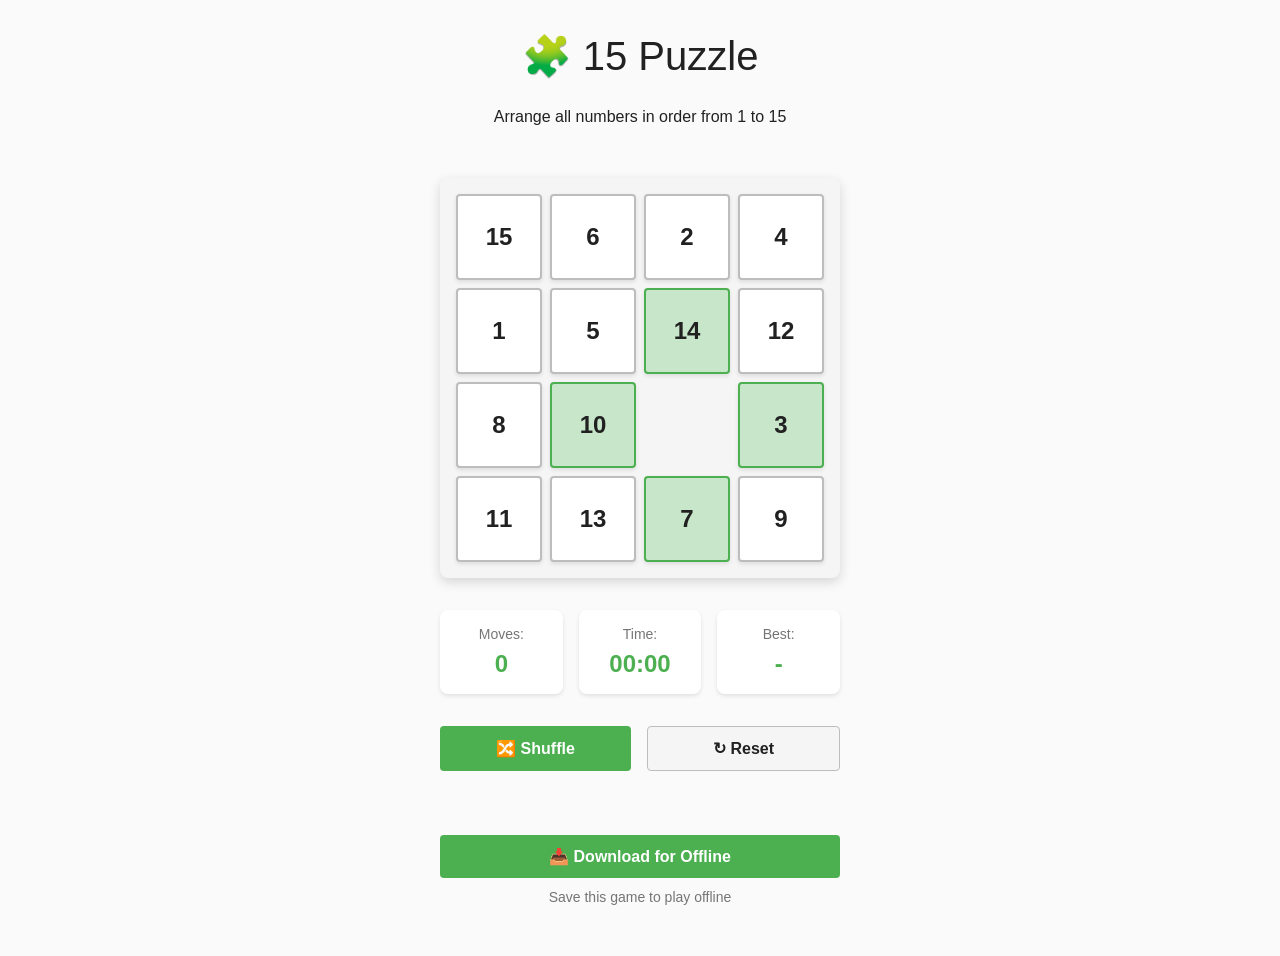
==== apps/puzzle/index.html @ 231c2d2b "Initial commit: PWA framework and 15 Puzzle game" ====
<!DOCTYPE html>
<html lang="en">
<head>
  <meta charset="UTF-8">
  <meta name="viewport" content="width=device-width, initial-scale=1.0">
  <meta name="description" content="15 Puzzle - Classic sliding number puzzle game">
  <title>15 Puzzle</title>
  <link rel="stylesheet" href="../../style.css">
  <link rel="stylesheet" href="./style.css">
</head>
<body>
  <div class="container puzzle-container">
    <header class="text-center mb-2">
      <h1>🧩 15 Puzzle</h1>
      <p>Arrange all numbers in order from 1 to 15</p>
    </header>

    <main>
      <div class="puzzle-content">
        <!-- Game Board -->
        <div class="puzzle-board-wrapper">
          <div id="puzzle-board" class="puzzle-board"></div>
        </div>

        <!-- Game Info -->
        <div class="puzzle-info">
          <div class="info-item">
            <span class="info-label">Moves:</span>
            <span id="moves" class="info-value">0</span>
          </div>
          <div class="info-item">
            <span class="info-label">Time:</span>
            <span id="timer" class="info-value">00:00</span>
          </div>
          <div class="info-item">
            <span class="info-label">Best:</span>
            <span id="best-moves" class="info-value">-</span>
          </div>
        </div>

        <!-- Controls -->
        <div class="puzzle-controls">
          <button id="shuffle-btn" class="button button-primary">🔀 Shuffle</button>
          <button id="reset-btn" class="button button-secondary">↻ Reset</button>
        </div>

        <!-- Download Button -->
        <div class="download-section mt-2">
          <button id="download-btn" class="button button-primary" style="width: 100%;">
            📥 Download for Offline
          </button>
          <p style="text-align: center; font-size: 0.875rem; margin-top: 0.5rem; color: var(--text-secondary);">
            Save this game to play offline
          </p>
        </div>
      </div>
    </main>
  </div>

  <!-- Download Progress Dialog -->
  <div id="download-dialog" class="dialog hidden">
    <div class="dialog-content">
      <h3>Downloading...</h3>
      <div class="progress-bar">
        <div id="progress-fill" class="progress-fill"></div>
      </div>
      <p id="progress-text" style="text-align: center; margin-top: 1rem;">0%</p>
    </div>
  </div>

  <!-- iOS Instructions Dialog -->
  <div id="ios-dialog" class="dialog hidden">
    <div class="dialog-content">
      <h3>Add to Home Screen</h3>
      <p>To play offline on iOS:</p>
      <ol style="margin-left: 1.5rem;">
        <li>Tap the <strong>Share</strong> button at the bottom</li>
        <li>Scroll down and tap <strong>Add to Home Screen</strong></li>
        <li>Name it "15 Puzzle" and tap <strong>Add</strong></li>
      </ol>
      <button id="ios-close-btn" class="button button-primary" style="width: 100%; margin-top: 1.5rem;">
        Got it
      </button>
    </div>
  </div>

  <script src="./app.js"></script>
</body>
</html>
---- style.css ----
/* ========== Base Styles ========== */
* {
  margin: 0;
  padding: 0;
  box-sizing: border-box;
}

:root {
  --primary-color: #4CAF50;
  --primary-dark: #388E3C;
  --primary-light: #C8E6C9;
  --text-primary: #212121;
  --text-secondary: #757575;
  --bg-primary: #FAFAFA;
  --bg-secondary: #F5F5F5;
  --border-color: #BDBDBD;
  --error-color: #F44336;
  --success-color: #4CAF50;
}

html, body {
  width: 100%;
  height: 100%;
  font-family: -apple-system, BlinkMacSystemFont, 'Segoe UI', 'Roboto', 'Oxygen', 'Ubuntu', 'Cantarell', sans-serif;
  background-color: var(--bg-primary);
  color: var(--text-primary);
}

/* ========== Typography ========== */
h1, h2, h3, h4, h5, h6 {
  font-weight: 500;
  line-height: 1.2;
}

h1 { font-size: 2.5rem; margin-bottom: 1.5rem; }
h2 { font-size: 2rem; margin-bottom: 1.2rem; }
h3 { font-size: 1.5rem; margin-bottom: 1rem; }
h4 { font-size: 1.25rem; margin-bottom: 0.8rem; }

p {
  line-height: 1.6;
  margin-bottom: 1rem;
}

/* ========== Buttons ========== */
button, .button {
  display: inline-flex;
  align-items: center;
  justify-content: center;
  gap: 0.5rem;
  padding: 0.75rem 1.5rem;
  font-size: 1rem;
  font-weight: 600;
  border: none;
  border-radius: 4px;
  cursor: pointer;
  transition: all 0.2s ease;
  text-decoration: none;
  user-select: none;
  -webkit-user-select: none;
}

button:hover, .button:hover {
  transform: translateY(-2px);
  box-shadow: 0 4px 8px rgba(0, 0, 0, 0.2);
}

button:active, .button:active {
  transform: translateY(0);
  box-shadow: 0 2px 4px rgba(0, 0, 0, 0.1);
}

button:disabled {
  opacity: 0.5;
  cursor: not-allowed;
  transform: none;
}

.button-primary {
  background-color: var(--primary-color);
  color: white;
}

.button-primary:hover {
  background-color: var(--primary-dark);
}

.button-secondary {
  background-color: var(--bg-secondary);
  color: var(--text-primary);
  border: 1px solid var(--border-color);
}

.button-secondary:hover {
  background-color: #EEEEEE;
}

.button-small {
  padding: 0.5rem 1rem;
  font-size: 0.875rem;
}

/* ========== Forms ========== */
input, select, textarea {
  padding: 0.75rem;
  font-size: 1rem;
  border: 1px solid var(--border-color);
  border-radius: 4px;
  font-family: inherit;
}

input:focus, select:focus, textarea:focus {
  outline: none;
  border-color: var(--primary-color);
  box-shadow: 0 0 0 3px rgba(76, 175, 80, 0.1);
}

/* ========== Layout ========== */
.container {
  max-width: 1200px;
  margin: 0 auto;
  padding: 2rem;
}

.grid {
  display: grid;
  gap: 2rem;
}

.grid-2 {
  grid-template-columns: repeat(auto-fit, minmax(300px, 1fr));
}

.grid-3 {
  grid-template-columns: repeat(auto-fit, minmax(250px, 1fr));
}

.flex {
  display: flex;
  align-items: center;
  justify-content: space-between;
}

.flex-column {
  flex-direction: column;
  align-items: stretch;
}

.gap-1 { gap: 1rem; }
.gap-2 { gap: 2rem; }

/* ========== Cards ========== */
.card {
  background: white;
  border-radius: 8px;
  padding: 1.5rem;
  box-shadow: 0 2px 4px rgba(0, 0, 0, 0.1);
  transition: box-shadow 0.2s ease;
}

.card:hover {
  box-shadow: 0 4px 12px rgba(0, 0, 0, 0.15);
}

/* ========== Responsive ========== */
@media (max-width: 768px) {
  h1 { font-size: 2rem; }
  h2 { font-size: 1.5rem; }
  h3 { font-size: 1.25rem; }

  .container {
    padding: 1rem;
  }

  .grid-2, .grid-3 {
    grid-template-columns: 1fr;
  }

  .flex {
    flex-direction: column;
    align-items: stretch;
    gap: 1rem;
  }
}

/* ========== Utilities ========== */
.text-center { text-align: center; }
.text-right { text-align: right; }
.mt-1 { margin-top: 1rem; }
.mt-2 { margin-top: 2rem; }
.mb-1 { margin-bottom: 1rem; }
.mb-2 { margin-bottom: 2rem; }
.p-1 { padding: 1rem; }
.p-2 { padding: 2rem; }
.hidden { display: none; }
.opacity-50 { opacity: 0.5; }
---- apps/puzzle/style.css ----
/* ========== Puzzle Game Specific Styles ========== */

.puzzle-container {
  min-height: 100vh;
  display: flex;
  flex-direction: column;
}

.puzzle-content {
  flex: 1;
  display: flex;
  flex-direction: column;
  align-items: center;
  gap: 2rem;
}

/* ========== Game Board ========== */
.puzzle-board-wrapper {
  width: 100%;
  max-width: 400px;
  display: flex;
  justify-content: center;
}

.puzzle-board {
  display: grid;
  grid-template-columns: repeat(4, 1fr);
  gap: 0.5rem;
  background-color: var(--bg-secondary);
  padding: 1rem;
  border-radius: 8px;
  box-shadow: 0 4px 12px rgba(0, 0, 0, 0.15);
  aspect-ratio: 1;
  width: 100%;
}

.tile {
  display: flex;
  align-items: center;
  justify-content: center;
  font-size: 1.5rem;
  font-weight: 700;
  border-radius: 4px;
  cursor: pointer;
  transition: all 0.1s ease;
  user-select: none;
  -webkit-user-select: none;
  background-color: white;
  color: var(--text-primary);
  border: 2px solid var(--border-color);
  box-shadow: 0 2px 4px rgba(0, 0, 0, 0.1);
}

.tile:hover:not(.empty) {
  transform: scale(1.05);
  box-shadow: 0 4px 8px rgba(0, 0, 0, 0.15);
}

.tile.empty {
  background-color: transparent;
  border-color: transparent;
  box-shadow: none;
  cursor: default;
}

.tile.movable {
  background-color: var(--primary-light);
  border-color: var(--primary-color);
}

/* ========== Game Info ========== */
.puzzle-info {
  display: grid;
  grid-template-columns: repeat(3, 1fr);
  gap: 1rem;
  width: 100%;
  max-width: 400px;
}

.info-item {
  display: flex;
  flex-direction: column;
  align-items: center;
  padding: 1rem;
  background: white;
  border-radius: 8px;
  box-shadow: 0 2px 4px rgba(0, 0, 0, 0.1);
}

.info-label {
  font-size: 0.875rem;
  color: var(--text-secondary);
  margin-bottom: 0.5rem;
}

.info-value {
  font-size: 1.5rem;
  font-weight: 700;
  color: var(--primary-color);
}

/* ========== Controls ========== */
.puzzle-controls {
  display: flex;
  gap: 1rem;
  width: 100%;
  max-width: 400px;
}

.puzzle-controls button {
  flex: 1;
}

/* ========== Download Section ========== */
.download-section {
  width: 100%;
  max-width: 400px;
  text-align: center;
}

/* ========== Dialog ========== */
.dialog {
  position: fixed;
  top: 0;
  left: 0;
  right: 0;
  bottom: 0;
  background-color: rgba(0, 0, 0, 0.5);
  display: flex;
  align-items: center;
  justify-content: center;
  z-index: 1000;
}

.dialog.hidden {
  display: none;
}

.dialog-content {
  background: white;
  padding: 2rem;
  border-radius: 8px;
  max-width: 400px;
  width: 90%;
  box-shadow: 0 8px 24px rgba(0, 0, 0, 0.2);
}

.dialog-content h3 {
  margin-bottom: 1rem;
}

.dialog-content p {
  margin-bottom: 1rem;
  color: var(--text-secondary);
}

.dialog-content ol {
  margin-bottom: 1rem;
}

.dialog-content li {
  margin-bottom: 0.5rem;
}

/* ========== Progress Bar ========== */
.progress-bar {
  width: 100%;
  height: 8px;
  background-color: var(--bg-secondary);
  border-radius: 4px;
  overflow: hidden;
}

.progress-fill {
  height: 100%;
  background-color: var(--primary-color);
  transition: width 0.3s ease;
  width: 0%;
}

/* ========== Responsive ========== */
@media (max-width: 480px) {
  .puzzle-board {
    max-width: 300px;
  }

  .tile {
    font-size: 1.25rem;
  }

  .puzzle-info {
    max-width: 300px;
  }

  .puzzle-controls {
    max-width: 300px;
  }

  .download-section {
    max-width: 300px;
  }

  .dialog-content {
    width: 95%;
  }
}

/* ========== Win Animation ========== */
@keyframes celebrate {
  0% { transform: scale(1); }
  50% { transform: scale(1.1); }
  100% { transform: scale(1); }
}

.tile.solved {
  animation: celebrate 0.5s ease;
  background-color: var(--success-color);
  color: white;
  border-color: var(--primary-dark);
}
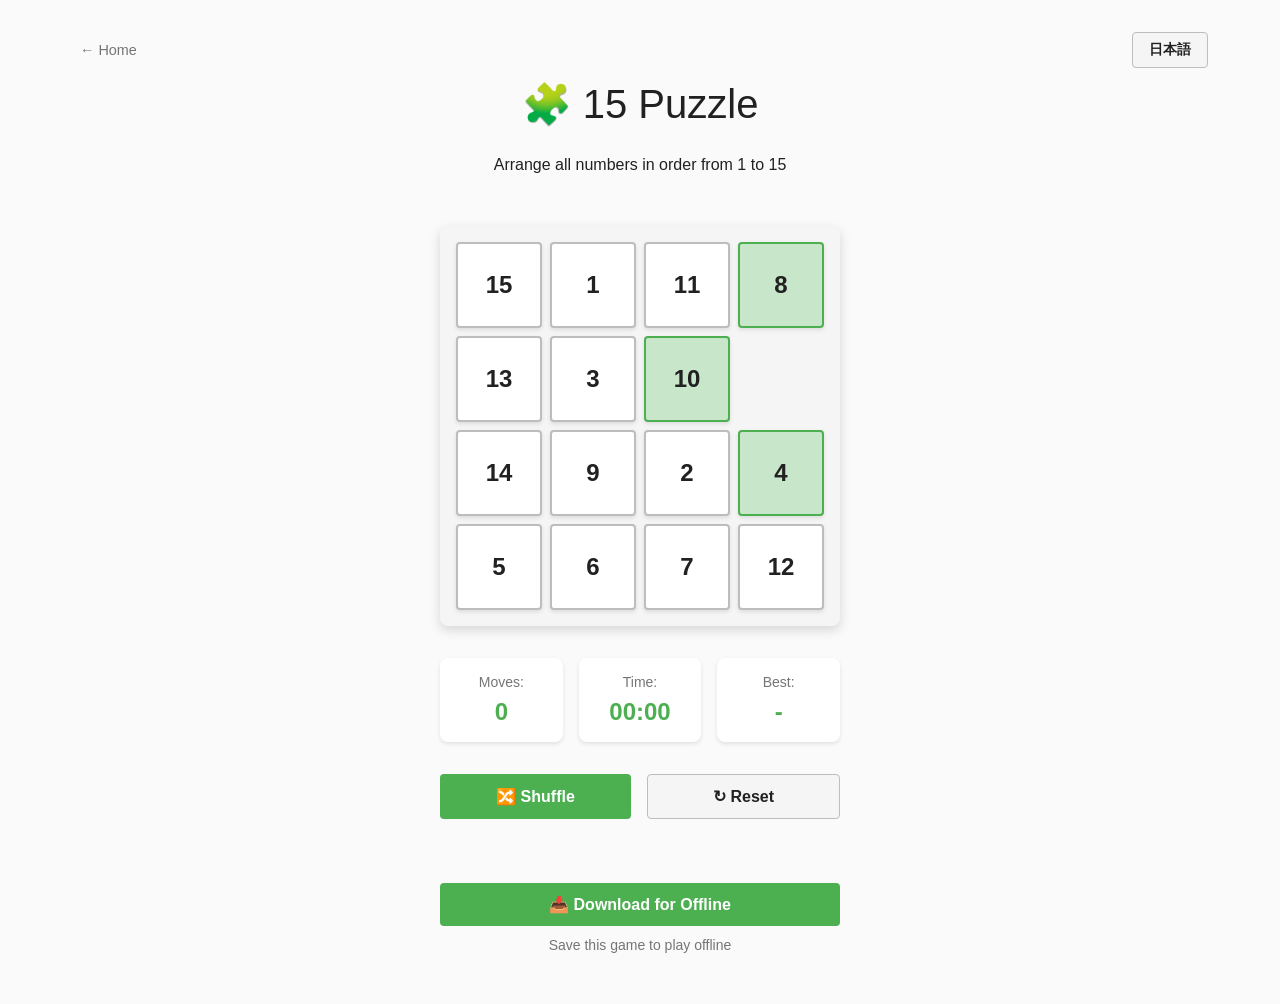
==== commit bfd86ad6: "feat(puzzle): Bilingual UI, back-to-hub link, cache i18n.js for offline Retrofit the 15 Puzzle to us" ====
--- a/apps/puzzle/index.html
+++ b/apps/puzzle/index.html
@@ -10,9 +10,15 @@
 </head>
 <body>
   <div class="container puzzle-container">
-    <header class="text-center mb-2">
-      <h1>🧩 15 Puzzle</h1>
-      <p>Arrange all numbers in order from 1 to 15</p>
+    <header class="mb-2">
+      <div class="header-bar">
+        <a href="../../" class="back-link" data-i18n="common.backHome">← Home</a>
+        <button id="lang-toggle" class="button button-small button-secondary" type="button"></button>
+      </div>
+      <div class="text-center">
+        <h1 data-i18n="puzzle.title">🧩 15 Puzzle</h1>
+        <p data-i18n="puzzle.subtitle">Arrange all numbers in order from 1 to 15</p>
+      </div>
     </header>
 
     <main>
@@ -25,31 +31,31 @@
         <!-- Game Info -->
         <div class="puzzle-info">
           <div class="info-item">
-            <span class="info-label">Moves:</span>
+            <span class="info-label" data-i18n="puzzle.moves">Moves:</span>
             <span id="moves" class="info-value">0</span>
           </div>
           <div class="info-item">
-            <span class="info-label">Time:</span>
+            <span class="info-label" data-i18n="puzzle.time">Time:</span>
             <span id="timer" class="info-value">00:00</span>
           </div>
           <div class="info-item">
-            <span class="info-label">Best:</span>
+            <span class="info-label" data-i18n="puzzle.best">Best:</span>
             <span id="best-moves" class="info-value">-</span>
           </div>
         </div>
 
         <!-- Controls -->
         <div class="puzzle-controls">
-          <button id="shuffle-btn" class="button button-primary">🔀 Shuffle</button>
-          <button id="reset-btn" class="button button-secondary">↻ Reset</button>
+          <button id="shuffle-btn" class="button button-primary" data-i18n="puzzle.shuffle">🔀 Shuffle</button>
+          <button id="reset-btn" class="button button-secondary" data-i18n="puzzle.reset">↻ Reset</button>
         </div>
 
         <!-- Download Button -->
         <div class="download-section mt-2">
-          <button id="download-btn" class="button button-primary" style="width: 100%;">
+          <button id="download-btn" class="button button-primary" style="width: 100%;" data-i18n="puzzle.download">
             📥 Download for Offline
           </button>
-          <p style="text-align: center; font-size: 0.875rem; margin-top: 0.5rem; color: var(--text-secondary);">
+          <p class="download-hint" data-i18n="puzzle.downloadHint">
             Save this game to play offline
           </p>
         </div>
@@ -60,7 +66,7 @@
   <!-- Download Progress Dialog -->
   <div id="download-dialog" class="dialog hidden">
     <div class="dialog-content">
-      <h3>Downloading...</h3>
+      <h3 data-i18n="puzzle.downloading">Downloading...</h3>
       <div class="progress-bar">
         <div id="progress-fill" class="progress-fill"></div>
       </div>
@@ -71,19 +77,16 @@
   <!-- iOS Instructions Dialog -->
   <div id="ios-dialog" class="dialog hidden">
     <div class="dialog-content">
-      <h3>Add to Home Screen</h3>
-      <p>To play offline on iOS:</p>
-      <ol style="margin-left: 1.5rem;">
-        <li>Tap the <strong>Share</strong> button at the bottom</li>
-        <li>Scroll down and tap <strong>Add to Home Screen</strong></li>
-        <li>Name it "15 Puzzle" and tap <strong>Add</strong></li>
-      </ol>
-      <button id="ios-close-btn" class="button button-primary" style="width: 100%; margin-top: 1.5rem;">
+      <h3 data-i18n="puzzle.iosTitle">Add to Home Screen</h3>
+      <p data-i18n="puzzle.iosLead">To play offline on iOS:</p>
+      <ol class="ios-steps" data-i18n-html="puzzle.iosSteps"></ol>
+      <button id="ios-close-btn" class="button button-primary" style="width: 100%; margin-top: 1.5rem;" data-i18n="puzzle.iosGotIt">
         Got it
       </button>
     </div>
   </div>
 
+  <script src="../../i18n.js"></script>
   <script src="./app.js"></script>
 </body>
-</html>+</html>
--- a/style.css
+++ b/style.css
@@ -193,4 +193,108 @@
 .p-1 { padding: 1rem; }
 .p-2 { padding: 2rem; }
 .hidden { display: none; }
-.opacity-50 { opacity: 0.5; }+.opacity-50 { opacity: 0.5; }
+
+/* ========== Header bar (title + lang toggle) ========== */
+.header-bar {
+  display: flex;
+  justify-content: space-between;
+  align-items: center;
+  gap: 1rem;
+  margin-bottom: 0.75rem;
+}
+.header-bar h1 {
+  margin-bottom: 0;
+}
+
+/* Hub filter section */
+.filters {
+  display: flex;
+  flex-direction: column;
+  gap: 0.75rem;
+}
+.filter-search {
+  width: 100%;
+}
+.chip-row {
+  display: flex;
+  flex-wrap: wrap;
+  gap: 0.5rem;
+}
+.chip-row-sub {
+  padding-left: 0.25rem;
+}
+.chip {
+  padding: 0.4rem 0.9rem;
+  border-radius: 999px;
+  border: 1px solid var(--border-color);
+  background: white;
+  font-size: 0.875rem;
+  font-weight: 500;
+  cursor: pointer;
+  transition: background-color 0.15s ease, color 0.15s ease, border-color 0.15s ease;
+}
+.chip:hover {
+  background: var(--bg-secondary);
+  transform: none;
+  box-shadow: none;
+}
+.chip-active {
+  background: var(--primary-color);
+  color: white;
+  border-color: var(--primary-dark);
+}
+.chip-active:hover {
+  background: var(--primary-dark);
+}
+.chip-sub {
+  font-size: 0.8125rem;
+  padding: 0.3rem 0.75rem;
+}
+.howto-list {
+  margin-left: 1.5rem;
+  margin-bottom: 1.5rem;
+}
+.howto-list:last-child {
+  margin-bottom: 0;
+}
+
+/* Back-to-hub link used on each app page */
+.back-link {
+  display: inline-flex;
+  align-items: center;
+  gap: 0.25rem;
+  color: var(--text-secondary);
+  text-decoration: none;
+  font-size: 0.9rem;
+  font-weight: 500;
+  padding: 0.25rem 0.5rem;
+  border-radius: 4px;
+  transition: background-color 0.15s ease, color 0.15s ease;
+}
+.back-link:hover {
+  color: var(--primary-color);
+  background: var(--bg-secondary);
+}
+
+/* Toast (shared by hub and apps) */
+.toast {
+  position: fixed;
+  left: 50%;
+  bottom: 2rem;
+  transform: translateX(-50%);
+  background: rgba(33, 33, 33, 0.92);
+  color: white;
+  padding: 0.75rem 1.25rem;
+  border-radius: 6px;
+  font-size: 0.9rem;
+  z-index: 2000;
+  opacity: 0;
+  transition: opacity 0.2s ease;
+  pointer-events: none;
+  max-width: 90vw;
+  text-align: center;
+}
+.toast.toast-visible {
+  opacity: 1;
+}
--- a/apps/puzzle/style.css
+++ b/apps/puzzle/style.css
@@ -118,6 +118,16 @@
   text-align: center;
 }
 
+.download-hint {
+  font-size: 0.875rem;
+  margin-top: 0.5rem;
+  color: var(--text-secondary);
+}
+
+.ios-steps {
+  margin-left: 1.5rem;
+}
+
 /* ========== Dialog ========== */
 .dialog {
   position: fixed;
